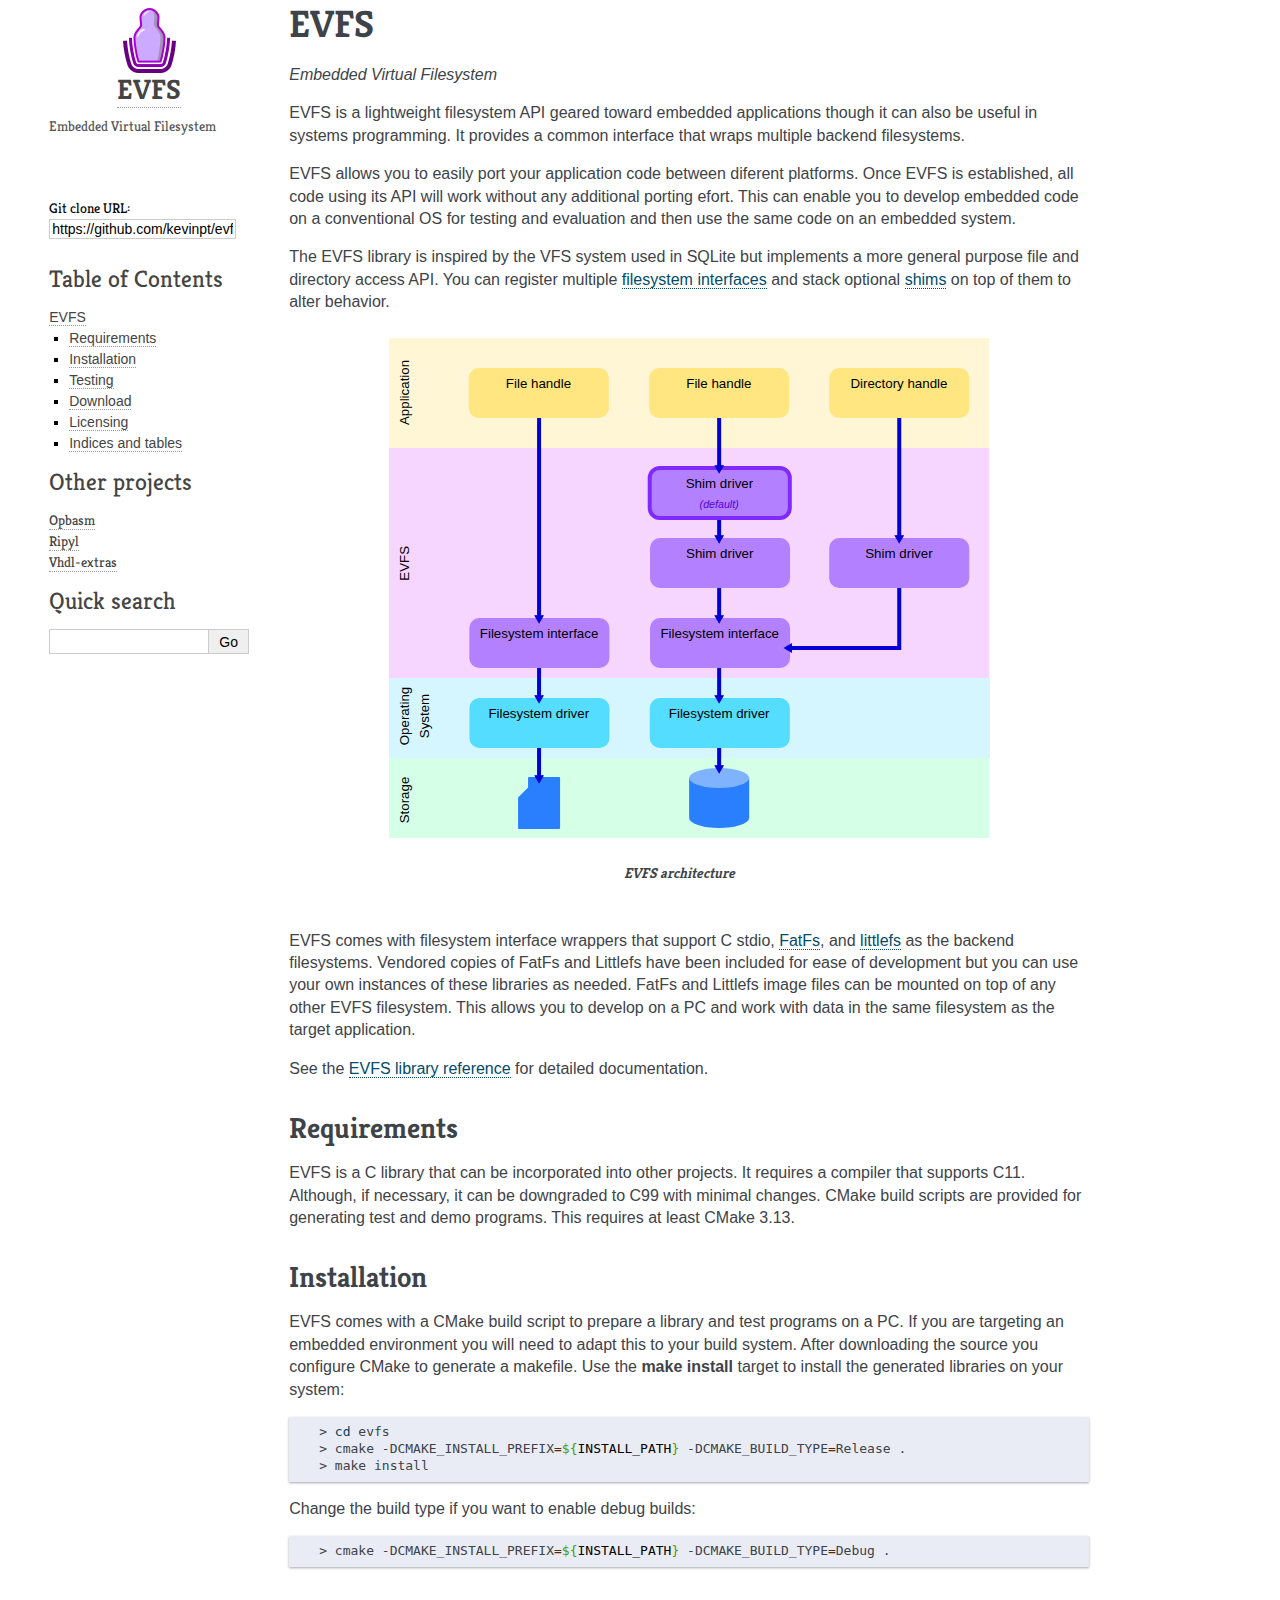
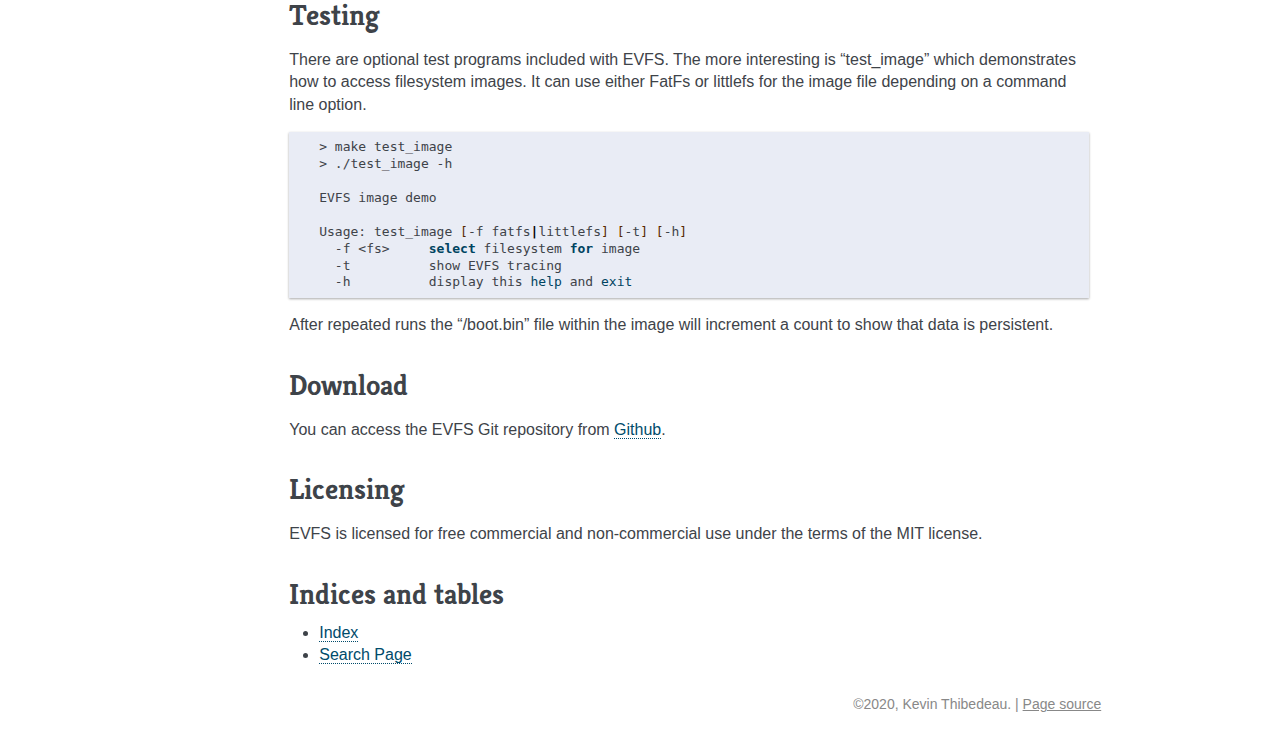
==== index.html @ 20964e98 "Build Sphinx docs" ====
<!DOCTYPE html>

<html>
  <head>
    <meta charset="utf-8" />
    <meta name="viewport" content="width=device-width, initial-scale=1.0" />
    <title>EVFS &#8212; EVFS 1.0.0 documentation</title>
    <link rel="stylesheet" href="_static/pygments.css" type="text/css" />
    <link rel="stylesheet" href="_static/alabaster.css" type="text/css" />
    <link rel="stylesheet" href="_static/project.css" type="text/css" />
    <script id="documentation_options" data-url_root="./" src="_static/documentation_options.js"></script>
    <script src="_static/jquery.js"></script>
    <script src="_static/underscore.js"></script>
    <script src="_static/doctools.js"></script>
    <script src="_static/language_data.js"></script>
    <link rel="index" title="Index" href="genindex.html" />
    <link rel="search" title="Search" href="search.html" />
    <link rel="next" title="EVFS library API" href="rst/api/library.html" />
   
  <link rel="stylesheet" href="_static/custom.css" type="text/css" />
  
  
  <meta name="viewport" content="width=device-width, initial-scale=0.9, maximum-scale=0.9" />

  </head><body>
  

    <div class="document">
      <div class="documentwrapper">
        <div class="bodywrapper">
          

          <div class="body" role="main">
            
  <div class="section" id="evfs">
<h1>EVFS<a class="headerlink" href="#evfs" title="Permalink to this headline">¶</a></h1>
<p><em>Embedded Virtual Filesystem</em></p>
<p>EVFS is a lightweight filesystem API geared toward embedded applications though it can also be useful in systems programming. It provides a common interface that wraps multiple backend filesystems.</p>
<p>EVFS allows you to easily port your application code between diferent platforms. Once EVFS is established, all code using its API will work without any additional porting efort. This can enable you to develop embedded code on a conventional OS for testing and evaluation and then use the same code on an embedded system.</p>
<p>The EVFS library is inspired by the VFS system used in SQLite but implements a more general purpose file and directory access API. You can register multiple <a class="reference internal" href="rst/api/filesystems.html"><span class="doc">filesystem interfaces</span></a> and stack optional <a class="reference internal" href="rst/api/shims.html"><span class="doc">shims</span></a> on top of them to alter behavior.</p>
<div class="figure align-default" id="id1">
<img alt="_images/evfs_system.svg" src="_images/evfs_system.svg" /><p class="caption"><span class="caption-text">EVFS architecture</span><a class="headerlink" href="#id1" title="Permalink to this image">¶</a></p>
</div>
<p>EVFS comes with filesystem interface wrappers that support C stdio, <a class="reference external" href="http://elm-chan.org/fsw/ff/00index_e.html">FatFs</a>,
and <a class="reference external" href="https://github.com/littlefs-project/littlefs">littlefs</a> as the backend filesystems. Vendored copies of FatFs and Littlefs have been included for ease of development but you can use your own instances of these libraries as needed. FatFs and Littlefs image files can be mounted on top of any other EVFS filesystem. This allows you to develop on a PC and work with data in the same filesystem as the target application.</p>
<p>See the <a class="reference internal" href="rst/api/library.html"><span class="doc">EVFS library reference</span></a> for detailed documentation.</p>
<div class="section" id="requirements">
<h2>Requirements<a class="headerlink" href="#requirements" title="Permalink to this headline">¶</a></h2>
<p>EVFS is a C library that can be incorporated into other projects. It requires a compiler that supports C11. Although, if necessary, it can be downgraded to C99 with minimal changes. CMake build scripts are provided for generating test and demo programs. This requires at least CMake 3.13.</p>
</div>
<div class="section" id="installation">
<h2>Installation<a class="headerlink" href="#installation" title="Permalink to this headline">¶</a></h2>
<p>EVFS comes with a CMake build script to prepare a library and test programs on a PC. If you are targeting an embedded environment you will need to adapt this to your build system. After downloading the source you configure CMake to generate a makefile. Use the <strong class="command">make install</strong> target to install the generated libraries on your system:</p>
<div class="highlight-sh notranslate"><div class="highlight"><pre><span></span>&gt; <span class="nb">cd</span> evfs
&gt; cmake -DCMAKE_INSTALL_PREFIX<span class="o">=</span><span class="si">${</span><span class="nv">INSTALL_PATH</span><span class="si">}</span> -DCMAKE_BUILD_TYPE<span class="o">=</span>Release .
&gt; make install
</pre></div>
</div>
<p>Change the build type if you want to enable debug builds:</p>
<div class="highlight-sh notranslate"><div class="highlight"><pre><span></span>&gt; cmake -DCMAKE_INSTALL_PREFIX<span class="o">=</span><span class="si">${</span><span class="nv">INSTALL_PATH</span><span class="si">}</span> -DCMAKE_BUILD_TYPE<span class="o">=</span>Debug .
</pre></div>
</div>
</div>
<div class="section" id="testing">
<h2>Testing<a class="headerlink" href="#testing" title="Permalink to this headline">¶</a></h2>
<p>There are optional test programs included with EVFS. The more interesting is “test_image” which demonstrates how to access filesystem images. It can use either FatFs or littlefs for the image file depending on a command line option.</p>
<div class="highlight-sh notranslate"><div class="highlight"><pre><span></span>&gt; make test_image
&gt; ./test_image -h

EVFS image demo

Usage: test_image <span class="o">[</span>-f fatfs<span class="p">|</span>littlefs<span class="o">]</span> <span class="o">[</span>-t<span class="o">]</span> <span class="o">[</span>-h<span class="o">]</span>
  -f &lt;fs&gt;     <span class="k">select</span> filesystem <span class="k">for</span> image
  -t          show EVFS tracing
  -h          display this <span class="nb">help</span> and <span class="nb">exit</span>
</pre></div>
</div>
<p>After repeated runs the “/boot.bin” file within the image will increment a count to show that data is persistent.</p>
</div>
<div class="section" id="download">
<h2>Download<a class="headerlink" href="#download" title="Permalink to this headline">¶</a></h2>
<p>You can access the EVFS Git repository from <a class="reference external" href="https://github.com/kevinpt/evfs">Github</a>.</p>
</div>
<div class="section" id="licensing">
<h2>Licensing<a class="headerlink" href="#licensing" title="Permalink to this headline">¶</a></h2>
<p>EVFS is licensed for free commercial and non-commercial use under the terms of the MIT license.</p>
<div class="toctree-wrapper compound">
</div>
</div>
<div class="section" id="indices-and-tables">
<h2>Indices and tables<a class="headerlink" href="#indices-and-tables" title="Permalink to this headline">¶</a></h2>
<ul class="simple">
<li><p><a class="reference internal" href="genindex.html"><span class="std std-ref">Index</span></a></p></li>
<li><p><a class="reference internal" href="search.html"><span class="std std-ref">Search Page</span></a></p></li>
</ul>
</div>
</div>


          </div>
          
        </div>
      </div>
      <div class="sphinxsidebar" role="navigation" aria-label="main navigation">
        <div class="sphinxsidebarwrapper">
            <p class="logo"><a href="#">
              <img class="logo" src="_static/evfs.png" alt="Logo"/>
            </a></p>
<h1 class="logo"><a href="#">EVFS</a></h1>



<p class="blurb">Embedded Virtual Filesystem</p>




<p>
<iframe src="https://ghbtns.com/github-btn.html?user=kevinpt&repo=evfs&type=watch&count=true&size=large&v=2"
  allowtransparency="true" frameborder="0" scrolling="0" width="200px" height="35px"></iframe>
</p>





<div id="download_links">
  <div class="js-clone-url clone-url open" data-protocol-type="http">
    <span>Git clone URL:</span>
    <div>
      <input type="text" value="https://github.com/kevinpt/evfs.git"
             onclick="this.focus();this.select()" readonly="readonly" aria-label="Git clone URL">
    </div>
  </div>
  <br>
</div><div class="relations">
<h3>Related Topics</h3>
<ul>
  <li><a href="#">Documentation overview</a><ul>
      <li>Next: <a href="rst/api/library.html" title="next chapter">EVFS library API</a></li>
  </ul></li>
</ul>
</div>
  <h3><a href="#">Table of Contents</a></h3>
  <ul>
<li><a class="reference internal" href="#">EVFS</a><ul>
<li><a class="reference internal" href="#requirements">Requirements</a></li>
<li><a class="reference internal" href="#installation">Installation</a></li>
<li><a class="reference internal" href="#testing">Testing</a></li>
<li><a class="reference internal" href="#download">Download</a></li>
<li><a class="reference internal" href="#licensing">Licensing</a></li>
<li><a class="reference internal" href="#indices-and-tables">Indices and tables</a></li>
</ul>
</li>
</ul>
<h3>Other projects</h3>

<div id="proj_list">
<p>
<a href="http://kevinpt.github.io/opbasm/">Opbasm</a><br>
<a href="http://kevinpt.github.io/ripyl/">Ripyl</a><br>
<a href="http://code.google.com/p/vhdl-extras">Vhdl-extras</a><br>
</p>
</div>

<script>
$(function() { // Retrieve list of repositories from Github and dynamically insert them into sidebar

if(!window.sessionStorage || !JSON) { return; } // Punt on crusty browsers (looking at you IE10)

function JSONP( url, callback ) {
	var id = ( 'jsonp' + Math.random() * new Date() ).replace('.', '');
	var script = document.createElement('script');
	script.src = url.replace( 'callback=?', 'callback=' + id );
	document.body.appendChild( script );
	window[ id ] = function( data ) {
		if (callback) {
			callback( data );
		}
	};
}

// Build dictionary indexing lower cased project names with their preferred format
var knownProjects = ["VHDL-extras", "Ripyl", "VerTcl", "LeCroy-colorizer", "Opbasm"];
var projectDict = {};
$.each(knownProjects, function(index, v) {
  projectDict[v.toLowerCase()] = v;
});

function insert_projects(projects) {
    var links = [];
    var cur_proj = "EVFS".toLowerCase();
    
    $.each(projects, function(key, value) {
      if(key != cur_proj) {
        var title;
        if(key in projectDict) {
          title = projectDict[key];
        } else { // Capitalize first char
          title = key.replace(/^./, function(match) {return match.toUpperCase()});
        }
        links.push("<a href='"+ value +"'>" + title + "</a>");
      }
    });
    
    $("#proj_list").html("<p>"+ links.join("<br>") +"</p>");
}

var now = new Date().getTime();
if(sessionStorage.KTcacheTime && now - sessionStorage.KTcacheTime < 5*60*1000 ) { // Use cached values (5 min. expiry)
  insert_projects(JSON.parse(sessionStorage.KTprojects));
} else { // Retrieve current projects
  JSONP("https://api.github.com/users/kevinpt/repos?type=owner&callback=?", function(response) {
    var projects = {};
    $.each(response.data, function(index, value) {
      if(!value.fork)
        projects[value.name] = value.homepage;
    });
    
    insert_projects(projects);
    
    // Store data in session cache
    sessionStorage.KTprojects = JSON.stringify(projects);
    var now = new Date().getTime();
    sessionStorage.KTcacheTime = now;
  });  
}

});
</script>
<div id="searchbox" style="display: none" role="search">
  <h3 id="searchlabel">Quick search</h3>
    <div class="searchformwrapper">
    <form class="search" action="search.html" method="get">
      <input type="text" name="q" aria-labelledby="searchlabel" />
      <input type="submit" value="Go" />
    </form>
    </div>
</div>
<script>$('#searchbox').show(0);</script>
        </div>
      </div>
      <div class="clearer"></div>
    </div>

    <div class="footer">
      &copy;2020, Kevin Thibedeau.
      
      |
      <a href="_sources/index.rst.txt"
          rel="nofollow">Page source</a>
    </div>

    

    



  </body>
</html>
---- _static/pygments.css ----
pre { line-height: 125%; margin: 0; }
td.linenos pre { color: #000000; background-color: #f0f0f0; padding-left: 5px; padding-right: 5px; }
span.linenos { color: #000000; background-color: #f0f0f0; padding-left: 5px; padding-right: 5px; }
td.linenos pre.special { color: #000000; background-color: #ffffc0; padding-left: 5px; padding-right: 5px; }
span.linenos.special { color: #000000; background-color: #ffffc0; padding-left: 5px; padding-right: 5px; }
.highlight .hll { background-color: #ffffcc }
.highlight { background: #f8f8f8; }
.highlight .c { color: #8f5902; font-style: italic } /* Comment */
.highlight .err { color: #a40000; border: 1px solid #ef2929 } /* Error */
.highlight .g { color: #000000 } /* Generic */
.highlight .k { color: #004461; font-weight: bold } /* Keyword */
.highlight .l { color: #000000 } /* Literal */
.highlight .n { color: #000000 } /* Name */
.highlight .o { color: #582800 } /* Operator */
.highlight .x { color: #000000 } /* Other */
.highlight .p { color: #000000; font-weight: bold } /* Punctuation */
.highlight .ch { color: #8f5902; font-style: italic } /* Comment.Hashbang */
.highlight .cm { color: #8f5902; font-style: italic } /* Comment.Multiline */
.highlight .cp { color: #8f5902 } /* Comment.Preproc */
.highlight .cpf { color: #8f5902; font-style: italic } /* Comment.PreprocFile */
.highlight .c1 { color: #8f5902; font-style: italic } /* Comment.Single */
.highlight .cs { color: #8f5902; font-style: italic } /* Comment.Special */
.highlight .gd { color: #a40000 } /* Generic.Deleted */
.highlight .ge { color: #000000; font-style: italic } /* Generic.Emph */
.highlight .gr { color: #ef2929 } /* Generic.Error */
.highlight .gh { color: #000080; font-weight: bold } /* Generic.Heading */
.highlight .gi { color: #00A000 } /* Generic.Inserted */
.highlight .go { color: #888888 } /* Generic.Output */
.highlight .gp { color: #745334 } /* Generic.Prompt */
.highlight .gs { color: #000000; font-weight: bold } /* Generic.Strong */
.highlight .gu { color: #800080; font-weight: bold } /* Generic.Subheading */
.highlight .gt { color: #a40000; font-weight: bold } /* Generic.Traceback */
.highlight .kc { color: #004461; font-weight: bold } /* Keyword.Constant */
.highlight .kd { color: #004461; font-weight: bold } /* Keyword.Declaration */
.highlight .kn { color: #004461; font-weight: bold } /* Keyword.Namespace */
.highlight .kp { color: #004461; font-weight: bold } /* Keyword.Pseudo */
.highlight .kr { color: #004461; font-weight: bold } /* Keyword.Reserved */
.highlight .kt { color: #004461; font-weight: bold } /* Keyword.Type */
.highlight .ld { color: #000000 } /* Literal.Date */
.highlight .m { color: #990000 } /* Literal.Number */
.highlight .s { color: #4e9a06 } /* Literal.String */
.highlight .na { color: #c4a000 } /* Name.Attribute */
.highlight .nb { color: #004461 } /* Name.Builtin */
.highlight .nc { color: #000000 } /* Name.Class */
.highlight .no { color: #000000 } /* Name.Constant */
.highlight .nd { color: #888888 } /* Name.Decorator */
.highlight .ni { color: #ce5c00 } /* Name.Entity */
.highlight .ne { color: #cc0000; font-weight: bold } /* Name.Exception */
.highlight .nf { color: #000000 } /* Name.Function */
.highlight .nl { color: #f57900 } /* Name.Label */
.highlight .nn { color: #000000 } /* Name.Namespace */
.highlight .nx { color: #000000 } /* Name.Other */
.highlight .py { color: #000000 } /* Name.Property */
.highlight .nt { color: #004461; font-weight: bold } /* Name.Tag */
.highlight .nv { color: #000000 } /* Name.Variable */
.highlight .ow { color: #004461; font-weight: bold } /* Operator.Word */
.highlight .w { color: #f8f8f8; text-decoration: underline } /* Text.Whitespace */
.highlight .mb { color: #990000 } /* Literal.Number.Bin */
.highlight .mf { color: #990000 } /* Literal.Number.Float */
.highlight .mh { color: #990000 } /* Literal.Number.Hex */
.highlight .mi { color: #990000 } /* Literal.Number.Integer */
.highlight .mo { color: #990000 } /* Literal.Number.Oct */
.highlight .sa { color: #4e9a06 } /* Literal.String.Affix */
.highlight .sb { color: #4e9a06 } /* Literal.String.Backtick */
.highlight .sc { color: #4e9a06 } /* Literal.String.Char */
.highlight .dl { color: #4e9a06 } /* Literal.String.Delimiter */
.highlight .sd { color: #8f5902; font-style: italic } /* Literal.String.Doc */
.highlight .s2 { color: #4e9a06 } /* Literal.String.Double */
.highlight .se { color: #4e9a06 } /* Literal.String.Escape */
.highlight .sh { color: #4e9a06 } /* Literal.String.Heredoc */
.highlight .si { color: #4e9a06 } /* Literal.String.Interpol */
.highlight .sx { color: #4e9a06 } /* Literal.String.Other */
.highlight .sr { color: #4e9a06 } /* Literal.String.Regex */
.highlight .s1 { color: #4e9a06 } /* Literal.String.Single */
.highlight .ss { color: #4e9a06 } /* Literal.String.Symbol */
.highlight .bp { color: #3465a4 } /* Name.Builtin.Pseudo */
.highlight .fm { color: #000000 } /* Name.Function.Magic */
.highlight .vc { color: #000000 } /* Name.Variable.Class */
.highlight .vg { color: #000000 } /* Name.Variable.Global */
.highlight .vi { color: #000000 } /* Name.Variable.Instance */
.highlight .vm { color: #000000 } /* Name.Variable.Magic */
.highlight .il { color: #990000 } /* Literal.Number.Integer.Long */
---- _static/alabaster.css ----
@import url("basic.css");

/* -- page layout ----------------------------------------------------------- */

body {
    font-family: Verdana, Geneva, sans-serif;
    font-size: 17px;
    background-color: #fff;
    color: #000;
    margin: 0;
    padding: 0;
}


div.document {
    width: 940px;
    margin: 30px auto 0 auto;
}

div.documentwrapper {
    float: left;
    width: 100%;
}

div.bodywrapper {
    margin: 0 0 0 220px;
}

div.sphinxsidebar {
    width: 220px;
    font-size: 14px;
    line-height: 1.5;
}

hr {
    border: 1px solid #B1B4B6;
}

div.body {
    background-color: #fff;
    color: #3E4349;
    padding: 0 30px 0 30px;
}

div.body > .section {
    text-align: left;
}

div.footer {
    width: 940px;
    margin: 20px auto 30px auto;
    font-size: 14px;
    color: #888;
    text-align: right;
}

div.footer a {
    color: #888;
}

p.caption {
    font-family: inherit;
    font-size: inherit;
}


div.relations {
    display: none;
}


div.sphinxsidebar a {
    color: #444;
    text-decoration: none;
    border-bottom: 1px dotted #999;
}

div.sphinxsidebar a:hover {
    border-bottom: 1px solid #999;
}

div.sphinxsidebarwrapper {
    padding: 18px 10px;
}

div.sphinxsidebarwrapper p.logo {
    padding: 0;
    margin: -10px 0 0 0px;
    text-align: center;
}

div.sphinxsidebarwrapper h1.logo {
    margin-top: -10px;
    text-align: center;
    margin-bottom: 5px;
    text-align: center;
}

div.sphinxsidebarwrapper h1.logo-name {
    margin-top: 0px;
}

div.sphinxsidebarwrapper p.blurb {
    margin-top: 0;
    font-style: normal;
}

div.sphinxsidebar h3,
div.sphinxsidebar h4 {
    font-family: Verdana, Geneva, sans-serif;
    color: #444;
    font-size: 24px;
    font-weight: normal;
    margin: 0 0 5px 0;
    padding: 0;
}

div.sphinxsidebar h4 {
    font-size: 20px;
}

div.sphinxsidebar h3 a {
    color: #444;
}

div.sphinxsidebar p.logo a,
div.sphinxsidebar h3 a,
div.sphinxsidebar p.logo a:hover,
div.sphinxsidebar h3 a:hover {
    border: none;
}

div.sphinxsidebar p {
    color: #555;
    margin: 10px 0;
}

div.sphinxsidebar ul {
    margin: 10px 0;
    padding: 0;
    color: #000;
}

div.sphinxsidebar ul li.toctree-l1 > a {
    font-size: 120%;
}

div.sphinxsidebar ul li.toctree-l2 > a {
    font-size: 110%;
}

div.sphinxsidebar input {
    border: 1px solid #CCC;
    font-family: Verdana, Geneva, sans-serif;
    font-size: 1em;
}

div.sphinxsidebar hr {
    border: none;
    height: 1px;
    color: #AAA;
    background: #AAA;

    text-align: left;
    margin-left: 0;
    width: 50%;
}

div.sphinxsidebar .badge {
    border-bottom: none;
}

div.sphinxsidebar .badge:hover {
    border-bottom: none;
}

/* To address an issue with donation coming after search */
div.sphinxsidebar h3.donation {
    margin-top: 10px;
}

/* -- body styles ----------------------------------------------------------- */

a {
    color: #004B6B;
    text-decoration: underline;
}

a:hover {
    color: #6D4100;
    text-decoration: underline;
}

div.body h1,
div.body h2,
div.body h3,
div.body h4,
div.body h5,
div.body h6 {
    font-family: Verdana, Geneva, sans-serif;
    font-weight: normal;
    margin: 30px 0px 10px 0px;
    padding: 0;
}

div.body h1 { margin-top: 0; padding-top: 0; font-size: 240%; }
div.body h2 { font-size: 180%; }
div.body h3 { font-size: 150%; }
div.body h4 { font-size: 130%; }
div.body h5 { font-size: 100%; }
div.body h6 { font-size: 100%; }

a.headerlink {
    color: #DDD;
    padding: 0 4px;
    text-decoration: none;
}

a.headerlink:hover {
    color: #444;
    background: #EAEAEA;
}

div.body p, div.body dd, div.body li {
    line-height: 1.4em;
}

div.admonition {
    margin: 20px 0px;
    padding: 10px 30px;
    background-color: #EEE;
    border: 1px solid #CCC;
}

div.admonition tt.xref, div.admonition code.xref, div.admonition a tt {
    background-color: #FBFBFB;
    border-bottom: 1px solid #fafafa;
}

div.admonition p.admonition-title {
    font-family: Verdana, Geneva, sans-serif;
    font-weight: normal;
    font-size: 24px;
    margin: 0 0 10px 0;
    padding: 0;
    line-height: 1;
}

div.admonition p.last {
    margin-bottom: 0;
}

div.highlight {
    background-color: #fff;
}

dt:target, .highlight {
    background: #FAF3E8;
}

div.warning {
    background-color: #FCC;
    border: 1px solid #FAA;
}

div.danger {
    background-color: #FCC;
    border: 1px solid #FAA;
    -moz-box-shadow: 2px 2px 4px #D52C2C;
    -webkit-box-shadow: 2px 2px 4px #D52C2C;
    box-shadow: 2px 2px 4px #D52C2C;
}

div.error {
    background-color: #FCC;
    border: 1px solid #FAA;
    -moz-box-shadow: 2px 2px 4px #D52C2C;
    -webkit-box-shadow: 2px 2px 4px #D52C2C;
    box-shadow: 2px 2px 4px #D52C2C;
}

div.caution {
    background-color: #FCC;
    border: 1px solid #FAA;
}

div.attention {
    background-color: #FCC;
    border: 1px solid #FAA;
}

div.important {
    background-color: #EEE;
    border: 1px solid #CCC;
}

div.note {
    background-color: #EEE;
    border: 1px solid #CCC;
}

div.tip {
    background-color: #EEE;
    border: 1px solid #CCC;
}

div.hint {
    background-color: #EEE;
    border: 1px solid #CCC;
}

div.seealso {
    background-color: #EEE;
    border: 1px solid #CCC;
}

div.topic {
    background-color: #EEE;
}

p.admonition-title {
    display: inline;
}

p.admonition-title:after {
    content: ":";
}

pre, tt, code {
    font-family: 'Consolas', 'Menlo', 'DejaVu Sans Mono', 'Bitstream Vera Sans Mono', monospace;
    font-size: 0.9em;
}

.hll {
    background-color: #FFC;
    margin: 0 -12px;
    padding: 0 12px;
    display: block;
}

img.screenshot {
}

tt.descname, tt.descclassname, code.descname, code.descclassname {
    font-size: 0.95em;
}

tt.descname, code.descname {
    padding-right: 0.08em;
}

img.screenshot {
    -moz-box-shadow: 2px 2px 4px #EEE;
    -webkit-box-shadow: 2px 2px 4px #EEE;
    box-shadow: 2px 2px 4px #EEE;
}

table.docutils {
    border: 1px solid #888;
    -moz-box-shadow: 2px 2px 4px #EEE;
    -webkit-box-shadow: 2px 2px 4px #EEE;
    box-shadow: 2px 2px 4px #EEE;
}

table.docutils td, table.docutils th {
    border: 1px solid #888;
    padding: 0.25em 0.7em;
}

table.field-list, table.footnote {
    border: none;
    -moz-box-shadow: none;
    -webkit-box-shadow: none;
    box-shadow: none;
}

table.footnote {
    margin: 15px 0;
    width: 100%;
    border: 1px solid #EEE;
    background: #FDFDFD;
    font-size: 0.9em;
}

table.footnote + table.footnote {
    margin-top: -15px;
    border-top: none;
}

table.field-list th {
    padding: 0 0.8em 0 0;
}

table.field-list td {
    padding: 0;
}

table.field-list p {
    margin-bottom: 0.8em;
}

/* Cloned from
 * https://github.com/sphinx-doc/sphinx/commit/ef60dbfce09286b20b7385333d63a60321784e68
 */
.field-name {
    -moz-hyphens: manual;
    -ms-hyphens: manual;
    -webkit-hyphens: manual;
    hyphens: manual;
}

table.footnote td.label {
    width: .1px;
    padding: 0.3em 0 0.3em 0.5em;
}

table.footnote td {
    padding: 0.3em 0.5em;
}

dl {
    margin: 0;
    padding: 0;
}

dl dd {
    margin-left: 30px;
}

blockquote {
    margin: 0 0 0 30px;
    padding: 0;
}

ul, ol {
    /* Matches the 30px from the narrow-screen "li > ul" selector below */
    margin: 10px 0 10px 30px;
    padding: 0;
}

pre {
    background: #EEE;
    padding: 7px 30px;
    margin: 15px 0px;
    line-height: 1.3em;
}

div.viewcode-block:target {
    background: #ffd;
}

dl pre, blockquote pre, li pre {
    margin-left: 0;
    padding-left: 30px;
}

tt, code {
    background-color: #ecf0f3;
    color: #222;
    /* padding: 1px 2px; */
}

tt.xref, code.xref, a tt {
    background-color: #FBFBFB;
    border-bottom: 1px solid #fff;
}

a.reference {
    text-decoration: none;
    border-bottom: 1px dotted #004B6B;
}

/* Don't put an underline on images */
a.image-reference, a.image-reference:hover {
    border-bottom: none;
}

a.reference:hover {
    border-bottom: 1px solid #6D4100;
}

a.footnote-reference {
    text-decoration: none;
    font-size: 0.7em;
    vertical-align: top;
    border-bottom: 1px dotted #004B6B;
}

a.footnote-reference:hover {
    border-bottom: 1px solid #6D4100;
}

a:hover tt, a:hover code {
    background: #EEE;
}


@media screen and (max-width: 870px) {

    div.sphinxsidebar {
    	display: none;
    }

    div.document {
       width: 100%;

    }

    div.documentwrapper {
    	margin-left: 0;
    	margin-top: 0;
    	margin-right: 0;
    	margin-bottom: 0;
    }

    div.bodywrapper {
    	margin-top: 0;
    	margin-right: 0;
    	margin-bottom: 0;
    	margin-left: 0;
    }

    ul {
    	margin-left: 0;
    }

	li > ul {
        /* Matches the 30px from the "ul, ol" selector above */
		margin-left: 30px;
	}

    .document {
    	width: auto;
    }

    .footer {
    	width: auto;
    }

    .bodywrapper {
    	margin: 0;
    }

    .footer {
    	width: auto;
    }

    .github {
        display: none;
    }



}



@media screen and (max-width: 875px) {

    body {
        margin: 0;
        padding: 20px 30px;
    }

    div.documentwrapper {
        float: none;
        background: #fff;
    }

    div.sphinxsidebar {
        display: block;
        float: none;
        width: 102.5%;
        margin: 50px -30px -20px -30px;
        padding: 10px 20px;
        background: #333;
        color: #FFF;
    }

    div.sphinxsidebar h3, div.sphinxsidebar h4, div.sphinxsidebar p,
    div.sphinxsidebar h3 a {
        color: #fff;
    }

    div.sphinxsidebar a {
        color: #AAA;
    }

    div.sphinxsidebar p.logo {
        display: none;
    }

    div.document {
        width: 100%;
        margin: 0;
    }

    div.footer {
        display: none;
    }

    div.bodywrapper {
        margin: 0;
    }

    div.body {
        min-height: 0;
        padding: 0;
    }

    .rtd_doc_footer {
        display: none;
    }

    .document {
        width: auto;
    }

    .footer {
        width: auto;
    }

    .footer {
        width: auto;
    }

    .github {
        display: none;
    }
}


/* misc. */

.revsys-inline {
    display: none!important;
}

/* Make nested-list/multi-paragraph items look better in Releases changelog
 * pages. Without this, docutils' magical list fuckery causes inconsistent
 * formatting between different release sub-lists.
 */
div#changelog > div.section > ul > li > p:only-child {
    margin-bottom: 0;
}

/* Hide fugly table cell borders in ..bibliography:: directive output */
table.docutils.citation, table.docutils.citation td, table.docutils.citation th {
  border: none;
  /* Below needed in some edge cases; if not applied, bottom shadows appear */
  -moz-box-shadow: none;
  -webkit-box-shadow: none;
  box-shadow: none;
}


/* relbar */

.related {
    line-height: 30px;
    width: 100%;
    font-size: 0.9rem;
}

.related.top {
    border-bottom: 1px solid #EEE;
    margin-bottom: 20px;
}

.related.bottom {
    border-top: 1px solid #EEE;
}

.related ul {
    padding: 0;
    margin: 0;
    list-style: none;
}

.related li {
    display: inline;
}

nav#rellinks {
    float: right;
}

nav#rellinks li+li:before {
    content: "|";
}

nav#breadcrumbs li+li:before {
    content: "\00BB";
}

/* Hide certain items when printing */
@media print {
    div.related {
        display: none;
    }
}
---- _static/project.css ----
@font-face {
  font-family: 'Kreon';
  font-style: normal;
  font-weight: 300;
  src: local('Kreon Light'), local('Kreon-Light'), url('Kreon-Light.woff2') format('woff2');
}
@font-face {
  font-family: 'Kreon';
  font-style: normal;
  font-weight: 400;
  src: local('Kreon Regular'), local('Kreon-Regular'), url('Kreon-Regular.woff2') format('woff2');
}
@font-face {
  font-family: 'Kreon';
  font-style: normal;
  font-weight: 700;
  src: local('Kreon Bold'), local('Kreon-Bold'), url('Kreon-Bold.woff2') format('woff2');
}


body {
    font-size: medium;
    background-color: white;
    color: #000;
    margin: 0;
    padding: 0 1.1em 0 0;
}

div.document {
    width: 100%;
    max-width: 1200px;
    margin: 0 auto 0 auto;
    padding: 0 0em 0 1em;
}

pre, code {
    font-size: small;
}


div.body h1,
div.body h2,
div.body h3,
div.body h4 {
    font-family: "Kreon", "goudy old style", "minion pro", "bell mt", Georgia, "Hiragino Mincho Pro", serif;
}

div.body h1,
div.body h2 {
    font-weight: bold;
}

div.sphinxsidebar p,
div.sphinxsidebar span,
div.sphinxsidebar h1,
div.sphinxsidebar h2,
div.sphinxsidebar h3,
div.sphinxsidebar h4 {

    font-family: "Kreon", "goudy old style", "minion pro", "bell mt", Georgia, "Hiragino Mincho Pro", serif;
}

table.docutils {
    border-left: 1px solid #aaa;
    border-right: 1px solid #aaa;
    border-top: 2px solid #92a6c4;
    border-bottom: 4px solid #92a6c4;
    box-shadow: 2px 2px 4px #eee;
    margin-bottom: 2em;
}

table.docutils td, table.docutils th {
    border-style: none;
    padding: 0.25em 0.7em;
}

table.docutils th {
  border-bottom: 1px solid #92a6c4;
}


tt.descname {
  font-size: 1.25em;
}

pre {
  background: #E9ECF5;

  box-shadow: 0 1px 3px rgba(0,0,0,0.12), 0 1px 2px rgba(0,0,0,0.24);
}

dl.macro {
  margin-top: 5em;
}


div.dl-button a, div.dl-button a:hover {
  display: block;
  height: 36px;
  background: #008c00;

  color: white;
  font: 16px/36px Helvetica, Verdana, sans-serif;
  text-decoration: none;
  text-align: center;
  text-transform: uppercase;

  border: 4px solid white;
  margin: 2px;

  border-radius: 10px;

  box-shadow: 0 2px 7px rgba(0,0,0,0.16), 0 3px 6px rgba(0,0,0,0.23);
}

div.dl-button a:hover {
  /* Permalink - use to edit and share this gradient: http://colorzilla.com/gradient-editor/#008c00+0,007200+100 */
  background: #008c00; /* Old browsers */
  background: linear-gradient(to bottom,  #008c00 0%,#007200 100%); /* W3C */
}

p.caption {
  font-family: "Kreon", "goudy old style", "minion pro", "bell mt", Georgia, "Hiragino Mincho Pro", serif;
  font-size: medium;
  font-weight: bold;
}


/***** Styling for C domain output *****/

dl.c {
  margin-top: 2em;
  margin-bottom: 1em;
}

/* Border around whole param block */
dl.c > dd {
  /*margin-top: 1em;*/
  border-left: 1px solid #aaa;
  border-right: 1px solid #aaa;
  border-top: 2px solid #92a6c4;
  border-bottom: 4px solid #92a6c4;

  padding: 0.5em;
}

/*
dl.c dt {
  margin-top: 1em;
}
*/

/* Custom bullets on param list */
dl.field-list li {
  list-style-type: none;
  position: relative;
}

dl.field-list li::before {
  content: '\25b8';
  padding-right: 1em;
  color: #92a6c4;
  position: absolute;
  left: -1em;
  font-size: 0.8rem;
}

dl.field-list > dd {
  margin-bottom: 1em;
}

/* Margin below signature */
dl.c > dt {
  margin-bottom: 0.8em;
}

div.code-block-caption {
  width:  50%;
  margin: 0 auto;
}

span.caption-text {
  font-size: 0.9rem;
  font-style: italic;
}

span.c-texpr, code.c-expr {
  font-weight: bold;
}

span.c-texpr {
  font-size: 0.9rem;
}
---- _static/custom.css ----
/* This file intentionally left blank. */
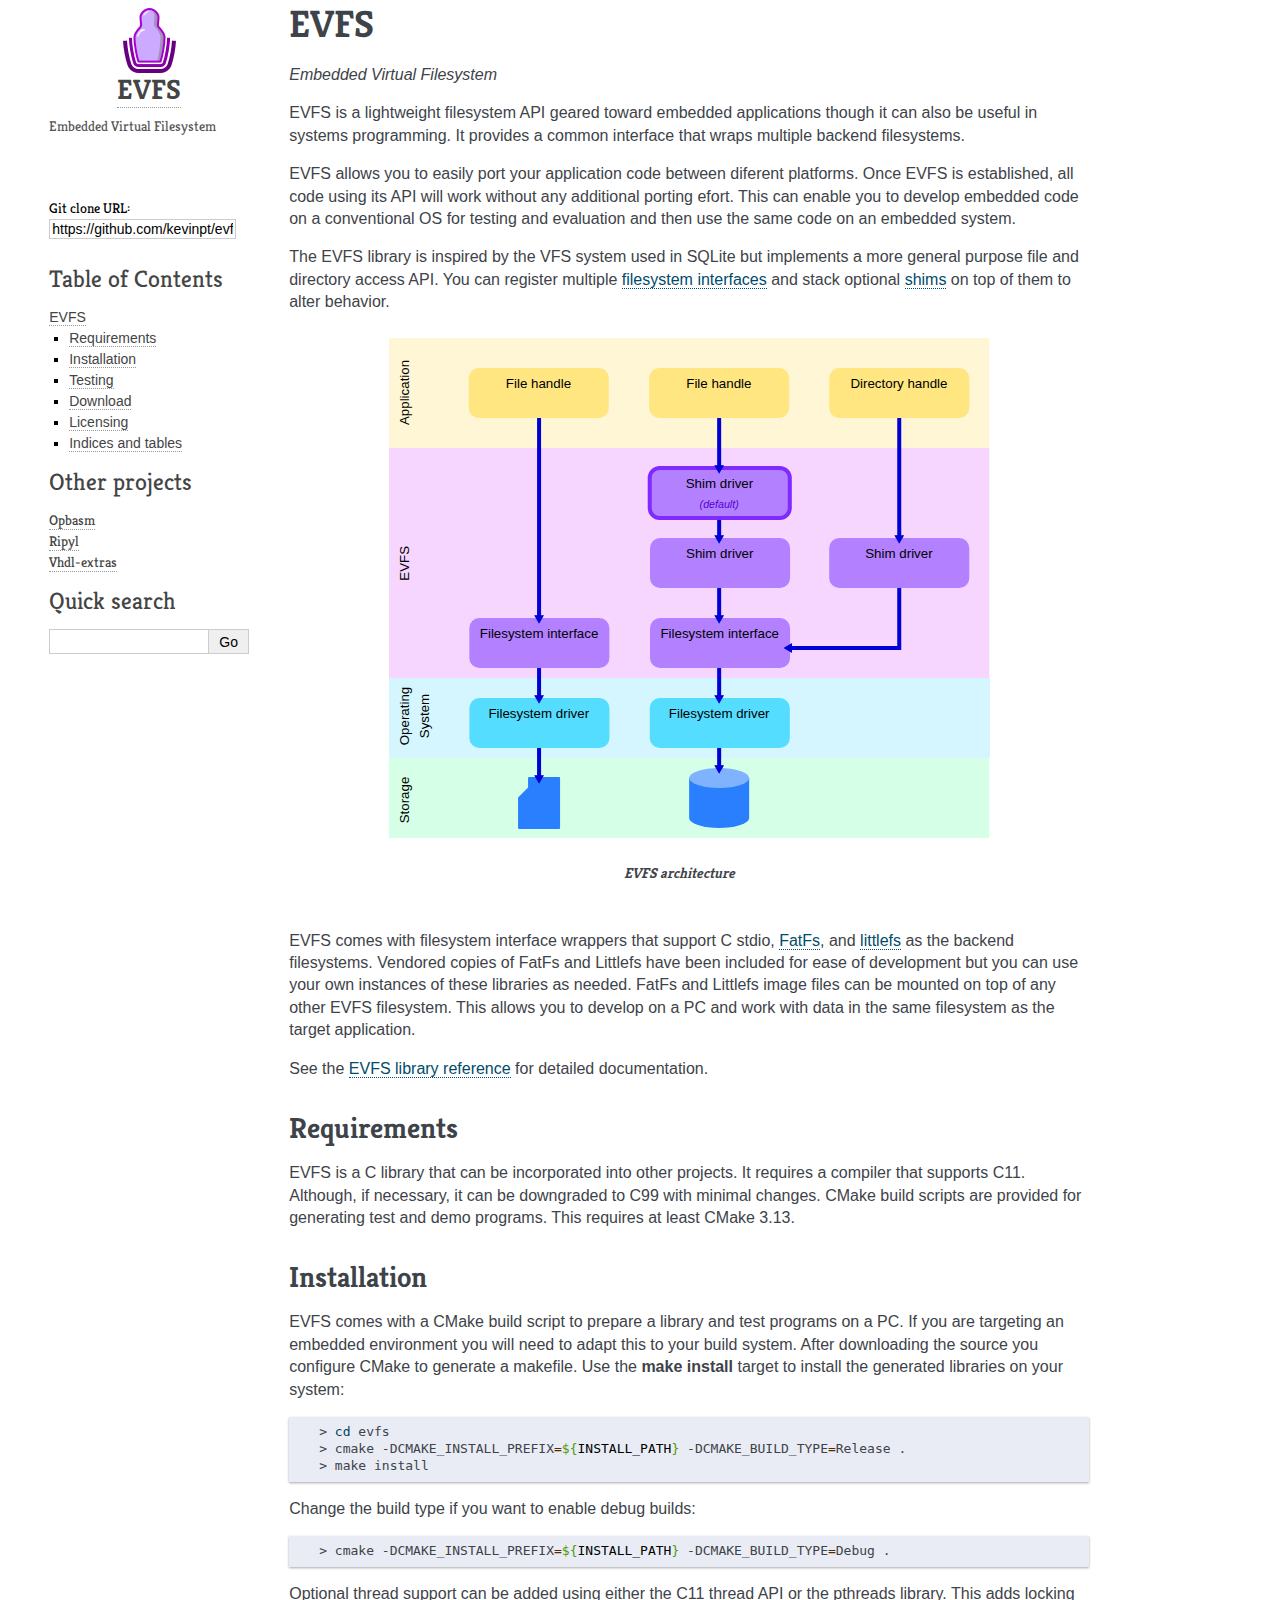
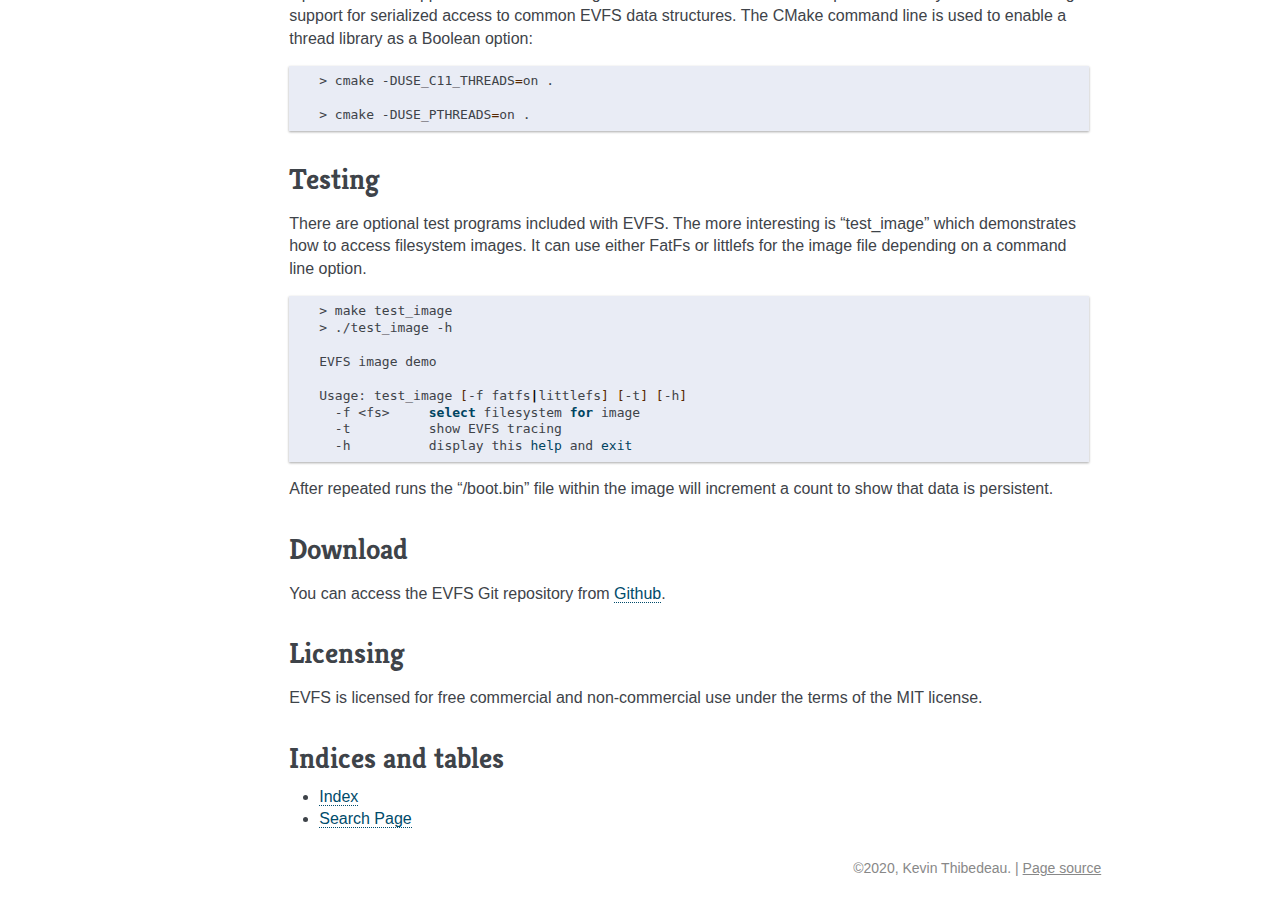
==== commit d0f65ebd: "Update web docs with config settings" ====
--- a/index.html
+++ b/index.html
@@ -61,6 +61,12 @@
 <div class="highlight-sh notranslate"><div class="highlight"><pre><span></span>&gt; cmake -DCMAKE_INSTALL_PREFIX<span class="o">=</span><span class="si">${</span><span class="nv">INSTALL_PATH</span><span class="si">}</span> -DCMAKE_BUILD_TYPE<span class="o">=</span>Debug .
 </pre></div>
 </div>
+<p>Optional thread support can be added using either the C11 thread API or the pthreads library. This adds locking support for serialized access to common EVFS data structures. The CMake command line is used to enable a thread library as a Boolean option:</p>
+<div class="highlight-sh notranslate"><div class="highlight"><pre><span></span>&gt; cmake -DUSE_C11_THREADS<span class="o">=</span>on .
+
+&gt; cmake -DUSE_PTHREADS<span class="o">=</span>on .
+</pre></div>
+</div>
 </div>
 <div class="section" id="testing">
 <h2>Testing<a class="headerlink" href="#testing" title="Permalink to this headline">¶</a></h2>
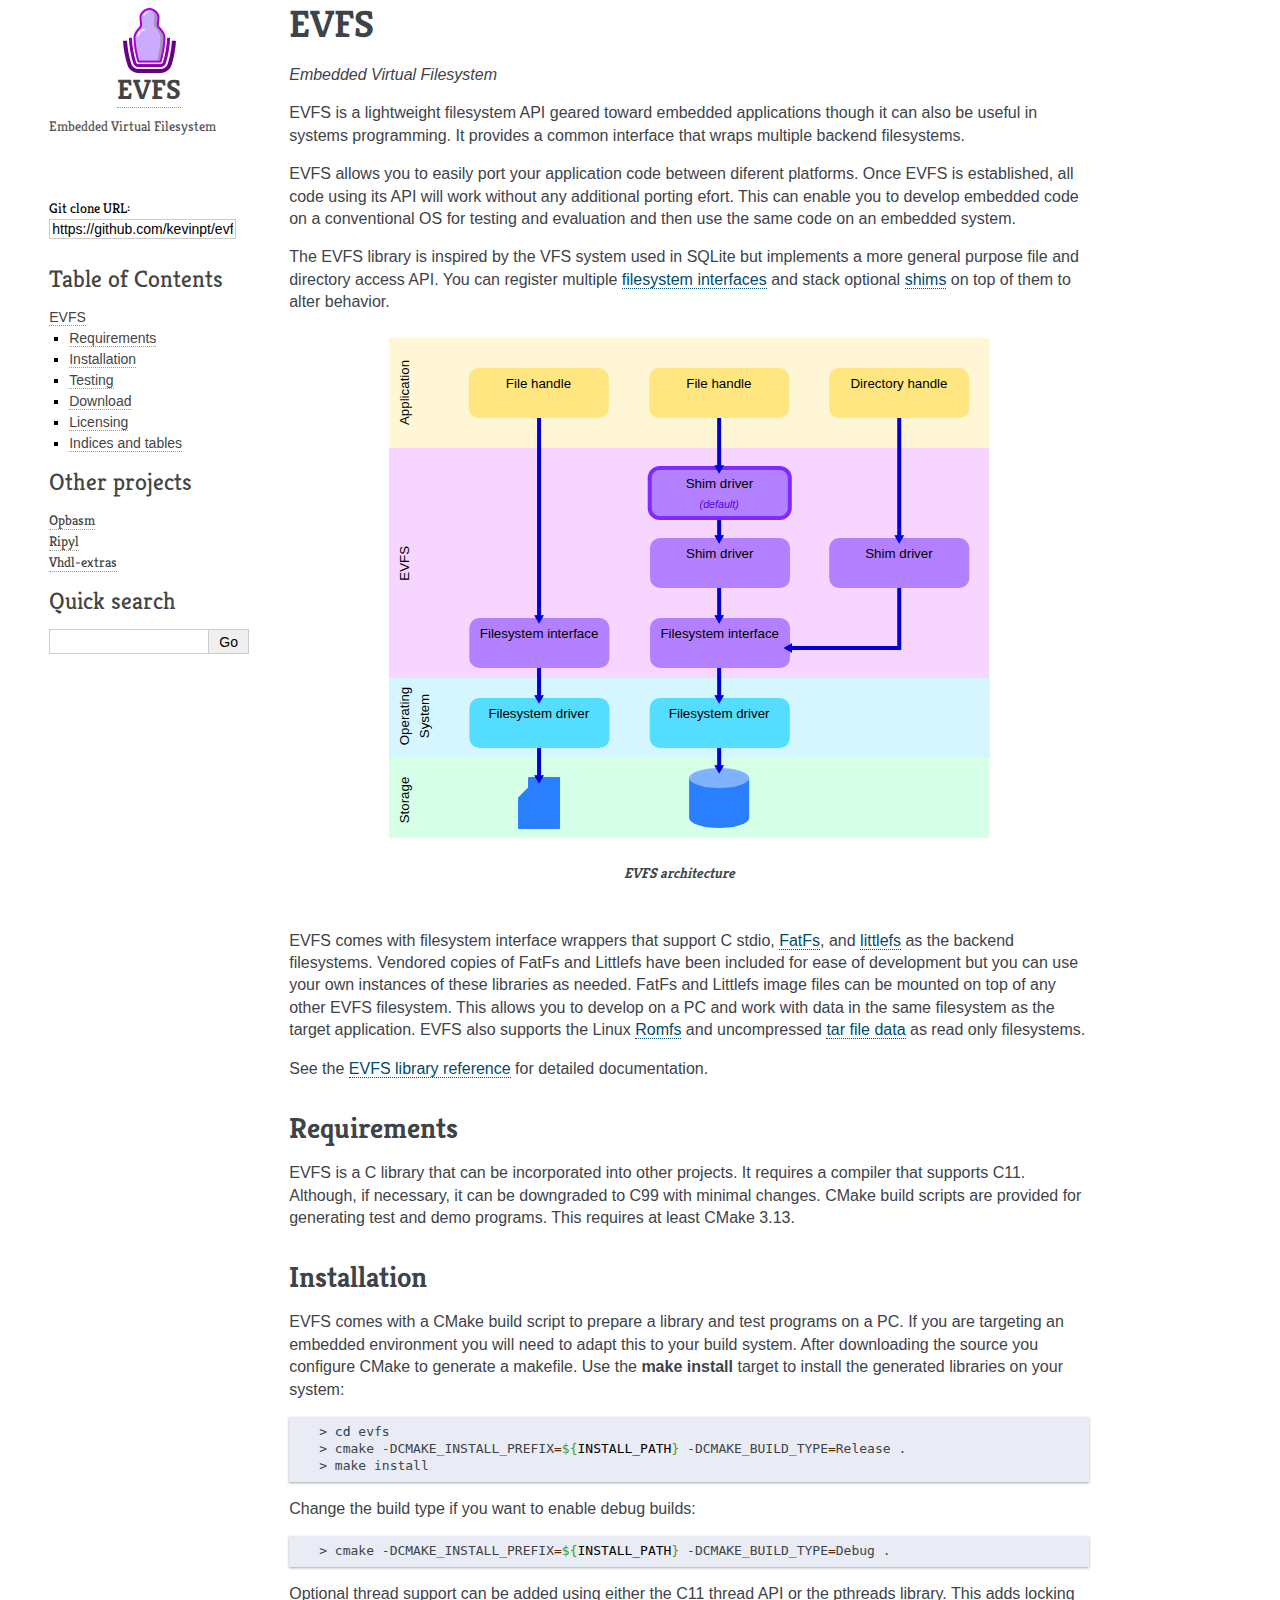
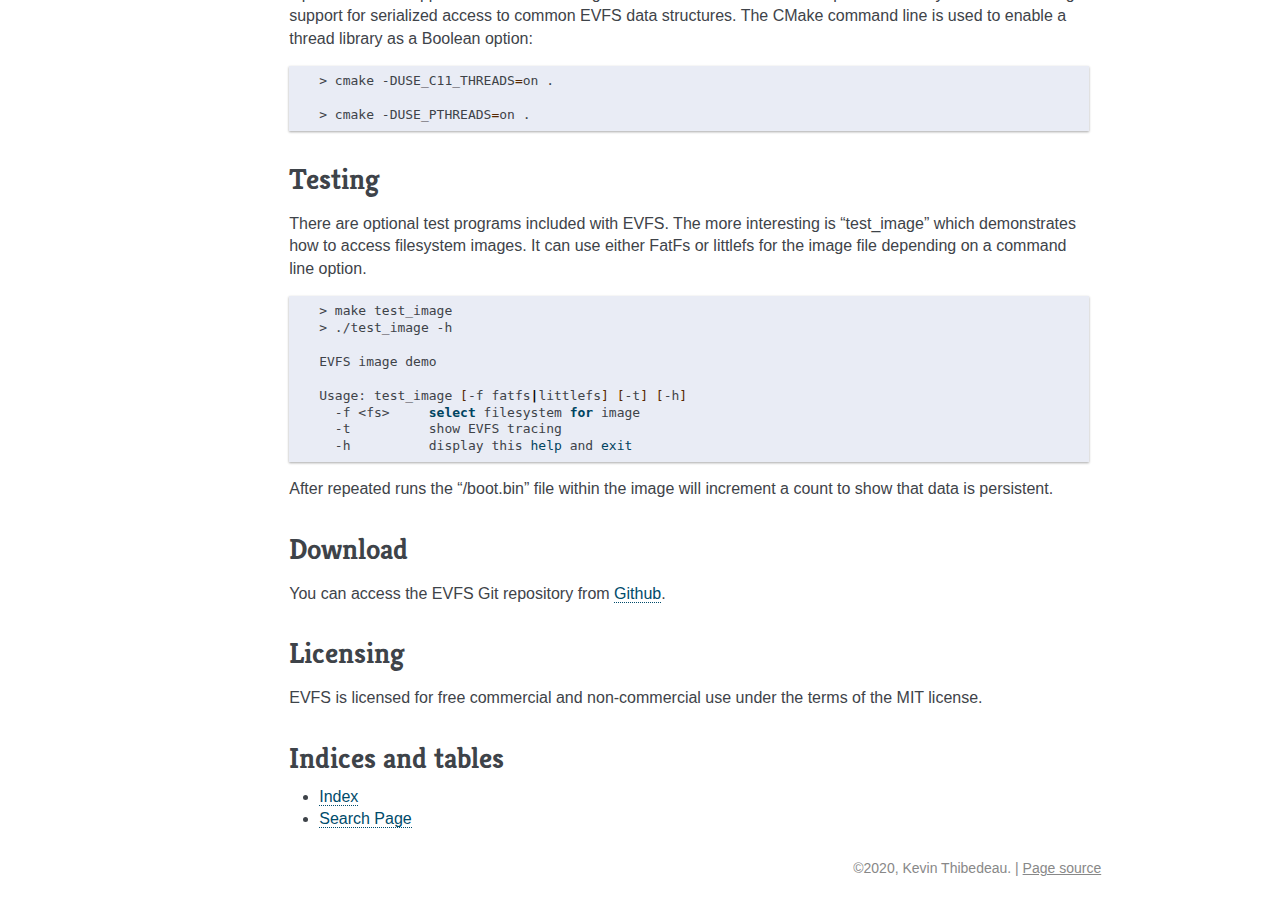
==== commit 4e61d048: "Update docs with romfs" ====
--- a/index.html
+++ b/index.html
@@ -43,7 +43,7 @@
 <img alt="_images/evfs_system.svg" src="_images/evfs_system.svg" /><p class="caption"><span class="caption-text">EVFS architecture</span><a class="headerlink" href="#id1" title="Permalink to this image">¶</a></p>
 </div>
 <p>EVFS comes with filesystem interface wrappers that support C stdio, <a class="reference external" href="http://elm-chan.org/fsw/ff/00index_e.html">FatFs</a>,
-and <a class="reference external" href="https://github.com/littlefs-project/littlefs">littlefs</a> as the backend filesystems. Vendored copies of FatFs and Littlefs have been included for ease of development but you can use your own instances of these libraries as needed. FatFs and Littlefs image files can be mounted on top of any other EVFS filesystem. This allows you to develop on a PC and work with data in the same filesystem as the target application.</p>
+and <a class="reference external" href="https://github.com/littlefs-project/littlefs">littlefs</a> as the backend filesystems. Vendored copies of FatFs and Littlefs have been included for ease of development but you can use your own instances of these libraries as needed. FatFs and Littlefs image files can be mounted on top of any other EVFS filesystem. This allows you to develop on a PC and work with data in the same filesystem as the target application. EVFS also supports the Linux <a class="reference internal" href="rst/api/filesystems.html#romfs"><span class="std std-ref">Romfs</span></a> and uncompressed <a class="reference internal" href="rst/api/filesystems.html#tar-fs"><span class="std std-ref">tar file data</span></a> as read only filesystems.</p>
 <p>See the <a class="reference internal" href="rst/api/library.html"><span class="doc">EVFS library reference</span></a> for detailed documentation.</p>
 <div class="section" id="requirements">
 <h2>Requirements<a class="headerlink" href="#requirements" title="Permalink to this headline">¶</a></h2>
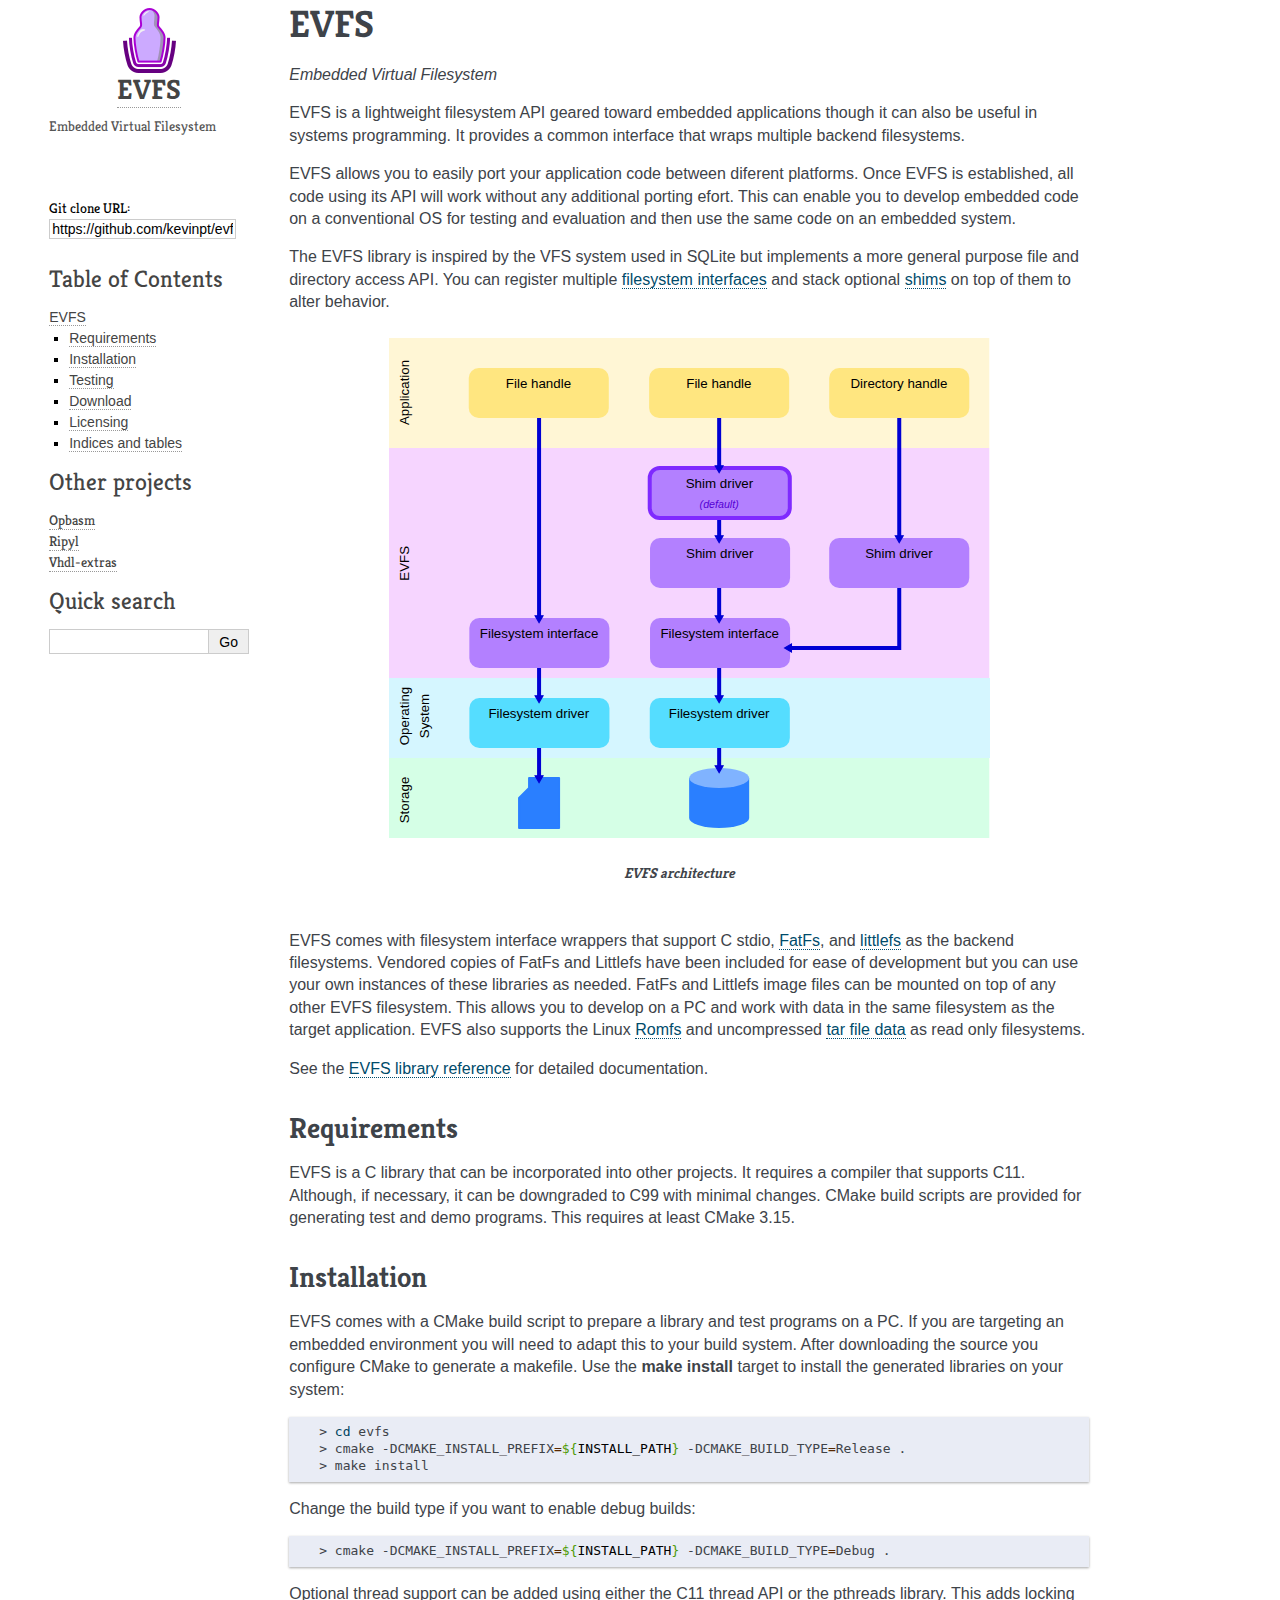
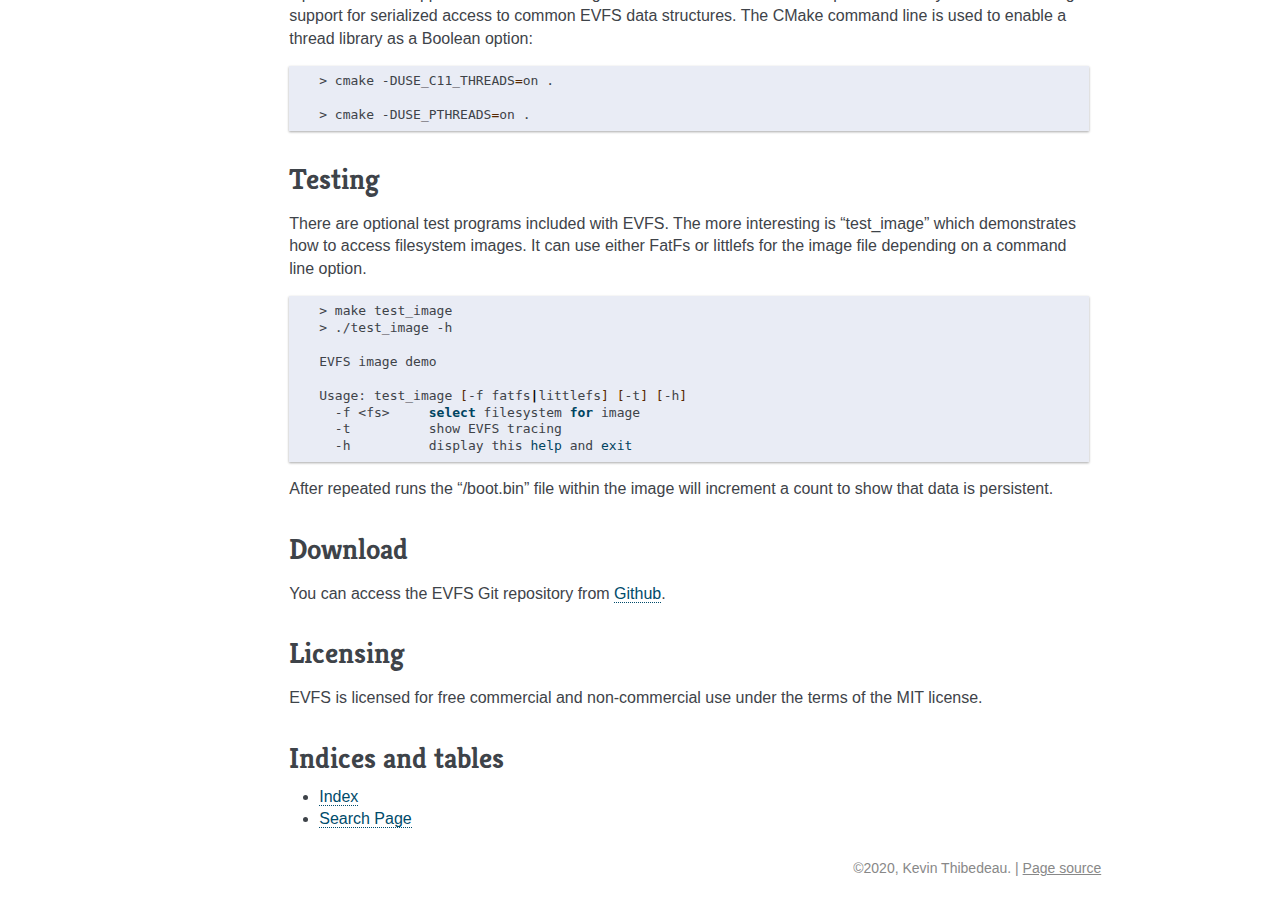
==== commit 6cb919bc: "Update docs" ====
--- a/index.html
+++ b/index.html
@@ -47,7 +47,7 @@
 <p>See the <a class="reference internal" href="rst/api/library.html"><span class="doc">EVFS library reference</span></a> for detailed documentation.</p>
 <div class="section" id="requirements">
 <h2>Requirements<a class="headerlink" href="#requirements" title="Permalink to this headline">¶</a></h2>
-<p>EVFS is a C library that can be incorporated into other projects. It requires a compiler that supports C11. Although, if necessary, it can be downgraded to C99 with minimal changes. CMake build scripts are provided for generating test and demo programs. This requires at least CMake 3.13.</p>
+<p>EVFS is a C library that can be incorporated into other projects. It requires a compiler that supports C11. Although, if necessary, it can be downgraded to C99 with minimal changes. CMake build scripts are provided for generating test and demo programs. This requires at least CMake 3.15.</p>
 </div>
 <div class="section" id="installation">
 <h2>Installation<a class="headerlink" href="#installation" title="Permalink to this headline">¶</a></h2>
